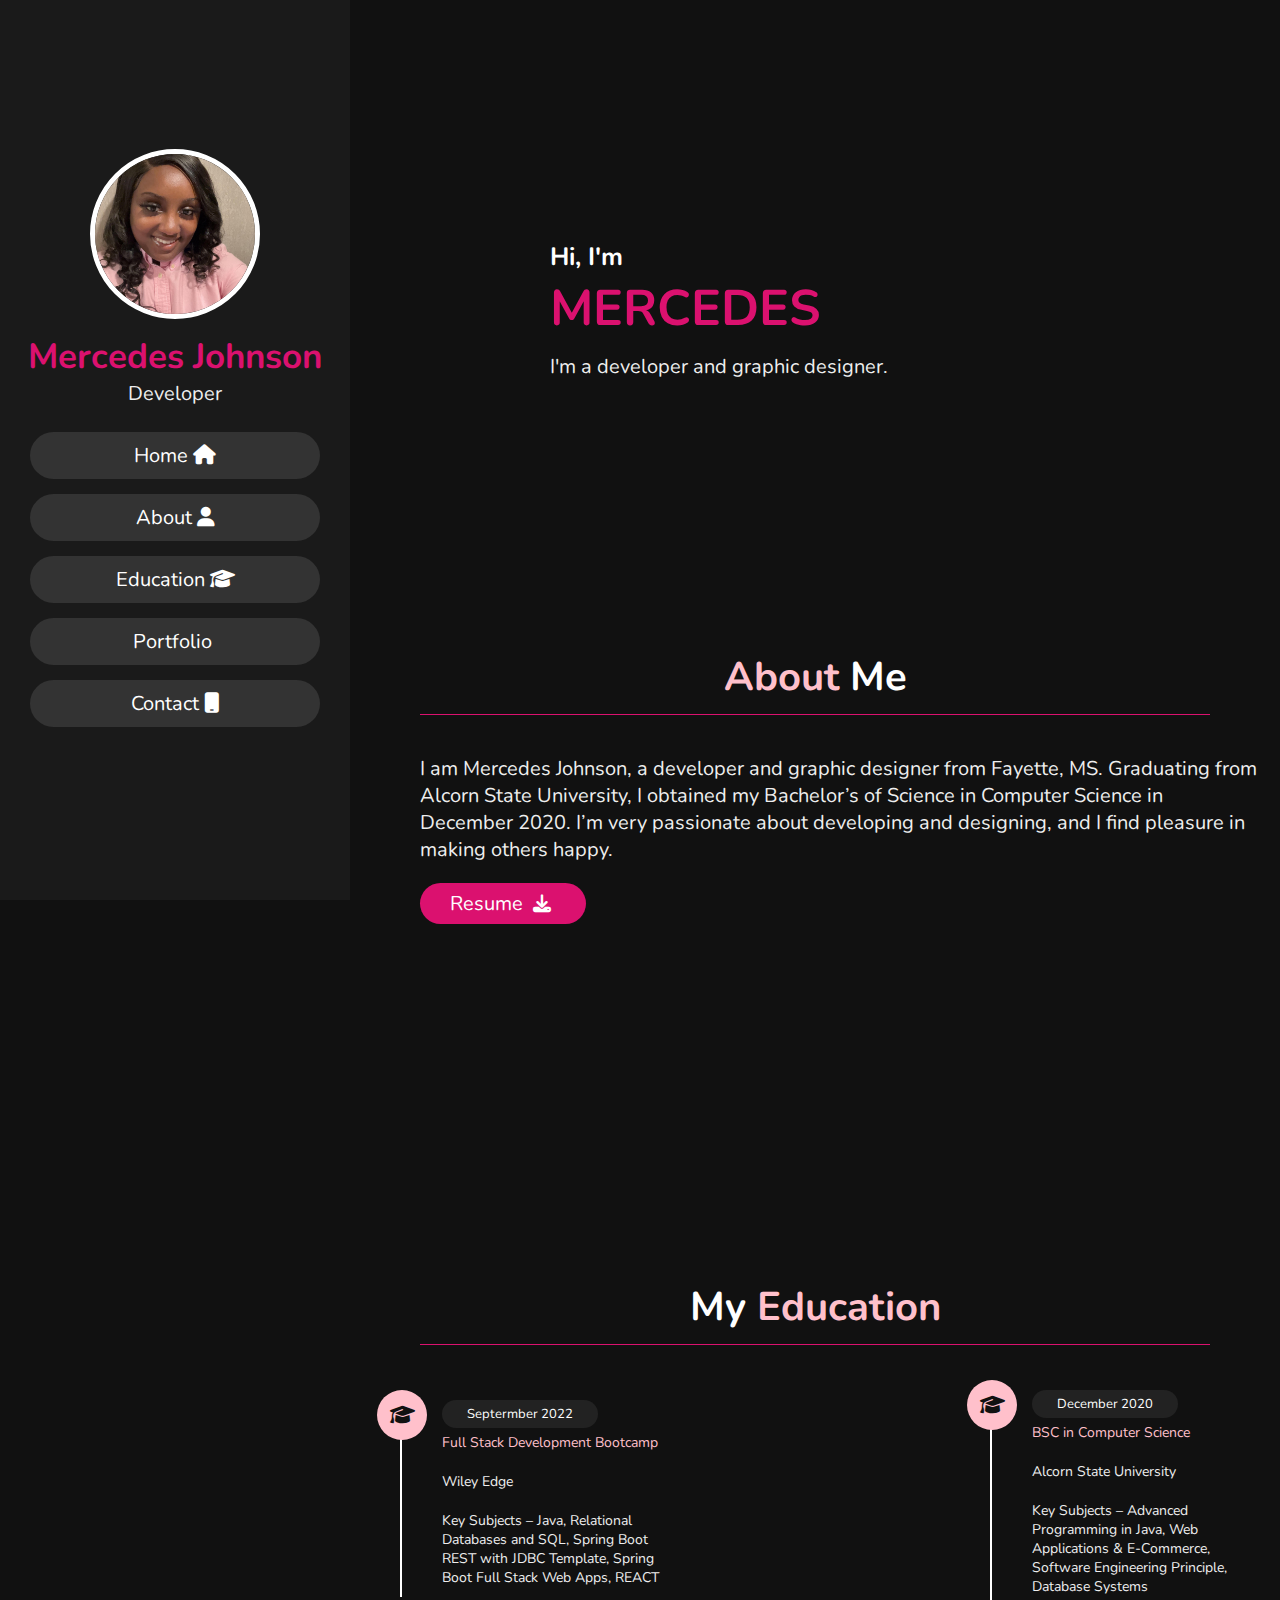
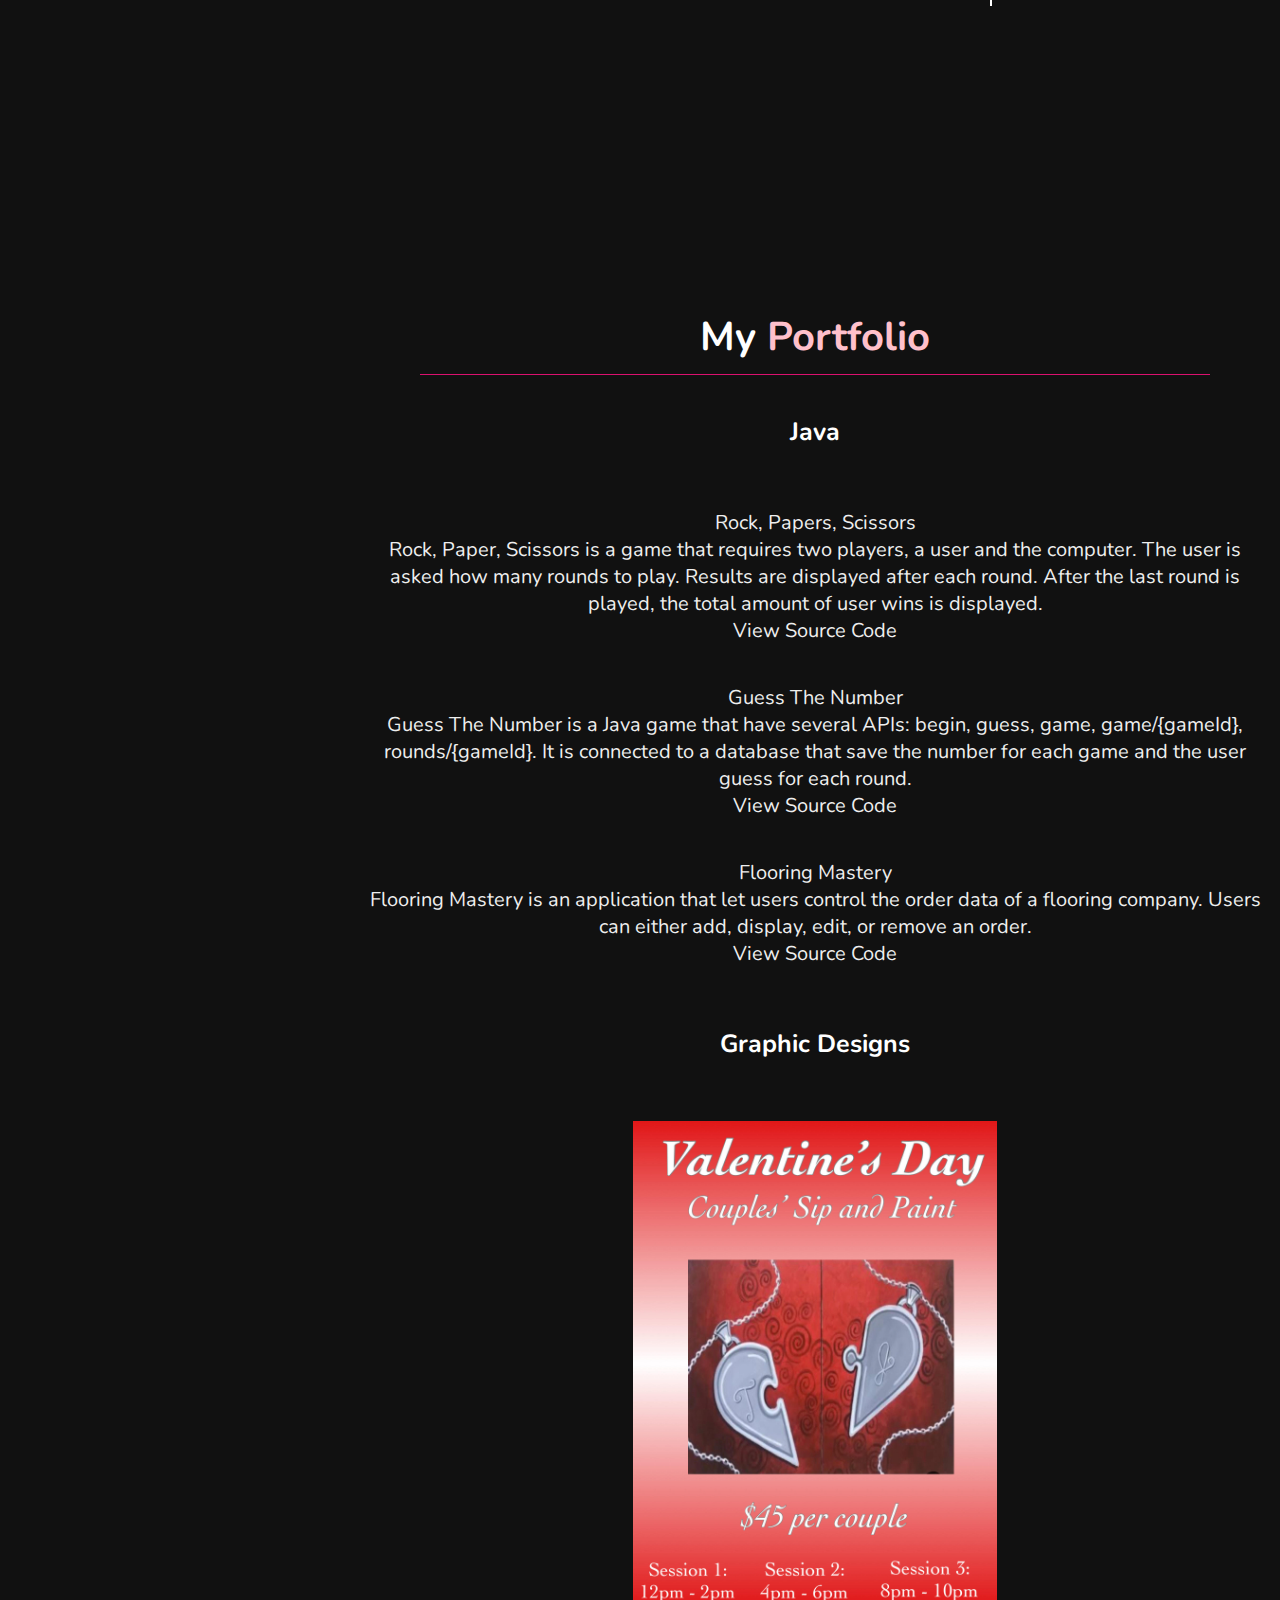
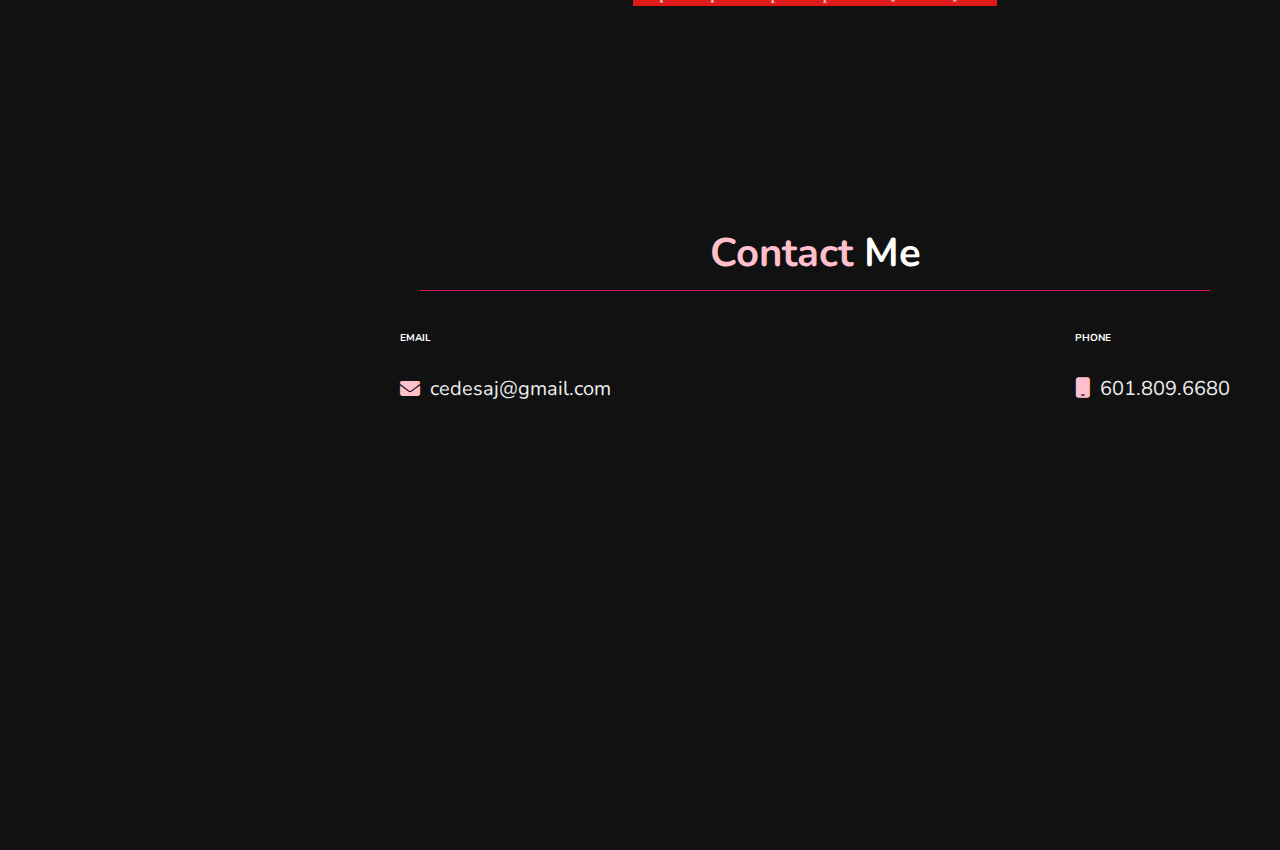
==== index.html @ c476d86f "first commit" ====
<!DOCTYPE html>
<html lang="en">
<head>
  <meta charset="utf-8">
  <meta http-equiv="X UA Compatible" content="IE-edge">
  <meta name="viewport" content="width-device-width, initial-scale=1.0">
  <title>Mercedes Portfolio</title>
  <link rel="stylesheet" href="https://cdnjs.cloudflare.com/ajax/libs/font-awesome/6.3.0/css/all.min.css">
  <link rel="stylesheet" href="css/style.css">
</head>
<body>


<!-- header section starts-->
<header>
    <div class="user">
        <img src="images/mercedes.jpg" alt="">
        <h3 class="name">Mercedes Johnson</h3>
        <p class="post">Developer</p>
    </div>

    <nav class="navbar">
        <ul>
            <li><a href="#home">Home <i class="fa fa-home"></i></a></li>
            <li><a href="#about">About <i class="fas fa-user"></i></a></li>
            <li><a href="#education">Education <i class="fas fa-graduation-cap"></i></a></li>
            <li><a href="#portfolio">Portfolio <i class="fas fa-hostory"></i></a></li>
            <li><a href="#contact">Contact <i class="fa fa-mobile-phone"></i></a></li>
        </ul>
    </nav>
</header>
<!-- header section ends -->


<div id="menu" class="fas fa-bars"></div>


<!-- home section starts 
<section class="welcome" id="welcome">    
    
</section>
 home section ends -->


<!-- home section starts -->
<section class="home" id="home">    
    <h3>Hi, I'm</h3>
    <h1><span>MERCEDES</span></h1>
    <p>I'm a developer and graphic designer. </p>
</section>
<!-- home section ends -->


<!-- about section starts-->
<section class="about" id="about">

<h1 class="heading"> <span>About </span>Me</h1>

<div class="row">
    <div class="info">
        <h3>I am Mercedes Johnson, a developer and graphic designer from Fayette, MS. 
            Graduating from Alcorn State University, I obtained my Bachelor’s of Science 
            in Computer Science in December 2020. I’m very passionate about developing and designing, 
            and I find pleasure in making others happy. </h3>
        <a href="files/MercedesJohnson.docx"><button class="btn"> Resume <i class="fas fa-download"></i></button></a>
    </div>
</div>

</section>
<!-- about section ends-->


<!-- education sections starts-->
<section class="education" id="education">

<h1 class="heading"> My <span>Education</span></h1>

<div class="box-container">

    <div class="box">
        <i class="fas fa-graduation-cap"></i>
        <span>Septermber 2022</span>
        <p style="color: pink;">Full Stack Development Bootcamp</p>
        <p>Wiley Edge</p>
        <p>Key Subjects – Java, Relational 
            Databases and SQL, Spring Boot 
            REST with JDBC Template, Spring Boot 
            Full Stack Web Apps, REACT</p>
    </div>

    <div class="box">
        <i class="fas fa-graduation-cap"></i>
        <span>December 2020</span>
        <p style="color: pink;">BSC in Computer Science</p>
        <p>Alcorn State University</p>
        <p>Key Subjects – Advanced Programming 
            in Java, Web Applications & E-Commerce, 
            Software Engineering Principle, Database Systems</p>
    </div>

</div>
</section>
<!-- education sections ends-->


<!-- portfolio sections starts-->

<section class="portfolio" id="portfolio">

<h1 class="heading"> My <span>Portfolio</span></h1>

  <H3>Java </H3>

  <p>Rock, Papers, Scissors<br>
    Rock, Paper, Scissors is a game that requires two players, 
    a user and the computer. The user is asked how many rounds 
    to play. Results are displayed after each round. After the 
    last round is played, the total amount of user wins is displayed.<br>
    <a href="https://github.com/CedesAJ/RPS.git">View Source Code</a></p>

  <p>Guess The Number<br>
    Guess The Number is a Java game that have several APIs: begin, guess, 
    game, game/{gameId}, rounds/{gameId}. It is connected to a database that 
    save the number for each game and the user guess for each round. <br>
    <a href="https://github.com/CedesAJ/GuessTheNum.git">View Source Code</a></p>

  <p>Flooring Mastery<br>
    Flooring Mastery is an application that let users control the order data 
    of a flooring company. Users can either add, display, edit, or remove an order. <br>
    <a href="https://github.com/CedesAJ/flooringmastery.git">View Source Code</a> </p>

<!-- <h3>Web Applications</h3> -->

<h3>Graphic Designs</h3>

<div class="box-container">
    <img class="mySlides" src="images/flyer1.jpg">
    <img class="mySlides" src="images/flyer2.jpg">
    <img class="mySlides" src="images/flyer3.jpg">
    <img class="mySlides" src="images/flyer4.jpg">
    <img class="mySlides" src="images/flyer5.jpg">
    <img class="mySlides" src="images/flyer6.jpg">
</div>

</section>
<!-- portfolio section ends-->


<!-- contact section starts-->
<section class="contact" id="contact">

<h1 class="heading"><span>Contact </span>Me</h1>

<div class="row">
    <div class="content">
        <h3 class="title">Email</h3>
        <div class="info">
            <h3><i class="fas fa-envelope"></i><a href="mailto:cedesaj@gmail.com">
                cedesaj@gmail.com</a></h3>
        </div>
    </div>

    <div class="row">
        <div class="content">
            <h3 class="title">Phone</h3>
            <div class="info">
                <h3><i class="fas fa-mobile-phone"><a href="6018096680"></i>
                    601.809.6680</a></h3>
            </div>

        </div>

</section>
<!-- contact section ends-->


<a href="#home">
    <img src="" alt="">
</a>


<script src="https://cdnjs.cloudflare.com/ajax/libs/jquery/3.6.4/jquery.min.js"></script>
<script src="js/script.js"></script>



</body>
</html>
---- css/style.css ----
@import url('https://fonts.googleapis.com/css2?family=Clicker+Script&family=Nunito:wght@200;300;400;600&display=swap');

:root{
    --pink:pink;
}

*{
    font-family: 'Nunito', sans-serif;
    margin: 0; 
    padding: 0;
    box-sizing: border-box;
    text-decoration: none;
    outline: none; 
    border: none;
    transition: all .2s linear;
}

*::selection{
    background: var(--pink);
    color: #333;
}

html{
    font-size: 62.5%;
    overflow-x: hidden;
}

html::-webkit-scrollbar{
    width: 1.4rem;
}

html::-webkit-scrollbar-track{
    background: #222;
}

html::-webkit-scrollbar-thumb{
    background: var(--pink);
}

body{
    background: #111;
    overflow-x: hidden;
    padding-left: 35rem;
}

section{
    min-height: 70vh;
    padding: 1rem;
}

.btn{
    padding: .7rem 3rem;
    background: rgb(219, 17, 111);
    color: #fff;
    cursor: pointer;
    margin-top: 1rem;
    font-size: 2rem;
    border-radius: 5rem;
    
}

.btn i{
    padding: 0 .5rem;
    font-size: 1.8rem;
}

.btn:hover{
    background: var(--pink);
    color: rgb(7, 7, 7);
}


.heading{
    text-align: center;
    margin: 0 6rem;
    font-size: 4rem;
    padding: 1rem;
    border-bottom: .1rem solid rgb(219, 17, 111);
    color: #fff;
}

.heading span{
    color: var(--pink);
}

header{
    position: fixed;
    top: 0; left: 0;
    z-index: 1000;
    height: 100%;
    width: 35rem;
    background: #1a1a1a;
    display: flex;
    align-items: center;
    justify-content: center;
    flex-flow: column;
    text-align: center;
}

header .user img{
    height: 17rem;
    width: 17rem;
    border-radius: 50%;
    object-fit: cover;
    margin-bottom: 1rem;
    border: .5rem solid white;
}

header .user .name{
    font-size: 3.5rem;
    color: rgb(219, 17, 111);
}

header .user .post{
    font-size: 2rem;
    color: #eee;
}

header .navbar{
    width:100%;
}

header .navbar ul{
    list-style: none;
    padding: 1rem 3rem;
}

header .navbar ul li a{
    display: block;
    padding: 1rem;
    margin: 1.5rem 0;
    background: #333;
    color: #fff;
    font-size: 2rem;
    border-radius: 5rem;
}

header .navbar ul li a:hover{
    background: rgb(219, 17, 111);
    color: black;
}

#menu{
    position: fixed;
    top:2rem; right:2rem;
    background: #333;
    color: rgb(219, 17, 111);
    cursor: pointer;
    font-size: 2.5rem;
    padding: 1rem 1.5rem;
    z-index:1000;
    display: none;
}

.welcome h1{
    display: flex;
    justify-content: center;
    font-size: 40px;
    background: linear-gradient(to right,#b90541, #b1aeae, #c90d2d);
    background-clip:inherit;
    -webkit-background-clip: text;
    -webkit-text-fill-color: transparent;
}


/* home section */
.home{
    display: flex;
    justify-content: center;
    flex-flow: column;
    padding: 0 20rem;
}

.home h3{
    font-size: 2.5rem;
    color: #fff;
}

.home h1{
    font-size: 5rem;
    color: #fff;
}

.home h1 span{
    color:rgb(219, 17, 111);
}

.home p{
    font-size: 2rem;
    color: #eee;
    padding: 1rem 0;
}


/* about section */
.about .row{
    display: flex;
    align-items: center;
    justify-content: center;
    flex-wrap: wrap;
    padding: 1rem 0;
}

.about .row .info{
    flex: 1 1 48rem;
    padding:2rem 1rem;
    padding-left: 6rem;
}

.about .row .info h3{
    font-size: 2rem;
    color:#eee;
    padding:1rem 0;
    font-weight: normal;
}

.about .row .counter{
    flex: 1 1 48rem;
    padding:2rem 1rem;
    display: flex;
    justify-content: center;
    flex-wrap: wrap;
}

.about .row .counter .box{
    width: 20rem;
    background: #222;
    text-align: center;
    padding: 2rem;
    margin: 2rem;
}

.about .row .counter .box span{
    font-size: 4rem;
    color:var(--pink);
}

.about .row .counter .box h3{
    font-size: 2rem;
    color: #fff;
}

/* education section */
.education .box-container{
    display: flex;
    align-items: center;
    justify-content: space-between;
    flex-wrap: wrap;
    padding: 1rem 0;
    padding-left: 3rem;
}

.education .box-container .box{
    width: 27rem;
    margin: 4rem 1rem;
    padding-left: 4rem;
    border-left: .2rem solid #fff;
    position: relative;
}

.education .box-container .box span{
    font-size: 1.3rem;
    background: #222;
    color: #fff;
    border-radius: 5rem;
    padding: .5rem 2.5rem;
}

.education .box-container .box h1{
    font-size: 2rem;
    color: #fff;
    padding-top: 1.5rem;
}

.education .box-container .box p{
    font-size: 1.4rem;
    color: #eee;
    padding: 1rem 0;
}

.education .box-container .box i{
    position: absolute;
    top: -1.5rem; left:-2.5rem;
    height:5rem;
    width:5rem;
    border-radius: 50%;
    line-height: 5rem;
    text-align: center;
    font-size: 2rem;
    color: #111;
    background: var(--pink);
}


/* portfolio section */
.portfolio .box-container{
    display: flex;
    align-items: center;
    justify-content: center;
    flex-wrap: wrap;
    padding: 2rem 0;
    padding-bottom: 19rem;
}

.portfolio .box-container img{
    width: 40%;
}

.portfolio h3{
    font-size: 2.5rem;
    padding: 2rem 0;
    color: #fff;
    text-align: center;
    padding: 4rem 0;
}

.portfolio h3 a{
    color: #fff;
}

.portfolio p{
    text-align: center;
    font-size: 2rem;
    color: #eee;
    padding: 2rem 0;
}


/* contact section */
.contact .row{
    display: flex;
    align-items: center;
    justify-content: center;
    flex-wrap: wrap;
}

.contact .row .content{
    flex: 1 1 30rem;
    padding: 4rem;
    padding-bottom: 0;
}

.contact .row form{
    flex: 1 1 45rem;
    padding: 2rem;
    margin: 2rem;
    margin-bottom: 4rem;
}

.contact .row form .box{
    padding: 1.5rem;
    margin:1rem 0;
    background: #3333;
    color: #fff;
    text-transform: none;
    font-size: 1.7rem;
    width: 100%;
}

.contact .row form .message{
    height: 35rem;
    resize: none;
}

.contact .row .content .title{
    text-transform: uppercase;
    color: #fff;
    font-size: 1rem;
    padding-bottom: 2rem;
}

.contact .row .content .info h3{
    display: flex;
    align-items: center;
    font-size: 2rem;
    color: #eee;
    padding: 1rem 0;
    font-weight: normal;
}

.contact .row .content .info h3 i{
    padding-right: 1rem;
    color: var(--pink);
}

.top{
    position: fixed;
    bottom: 7.5rem; right: 2rem;
    z-index: 100;
    display: none;
}

a:link{
    color:#eee;
}

a:visited{
    color:rgb(219, 17, 111);
}

a:hover{
    color:var(--pink);
}


/* media queries */

@media (max-width:1200px){

    html{
        font-size: 55%;
    }

    .home{
        padding: 1rem 4rem;
    }
}

@media (max-width:991px){

    header{
        left:-120%;
    }

    #menu{
        display: block;
    }

    header.toggle{
        left: 0%;
    }

    body{
        padding: 0;
    }

}

@media (max-width:760px){

    html{
        font-size: 50%;
    }

}

@media (max-width:400px){

    header{
        width: 100vw;
    }


    .heading{
        margin:0 3rem;
    }

    .about .row .counter .box{
        width: 100%;
    }

    .education .box-container .box{
        width: 100%;
    }

    .contact .row form{
        margin: 3rem 0;
    }

}
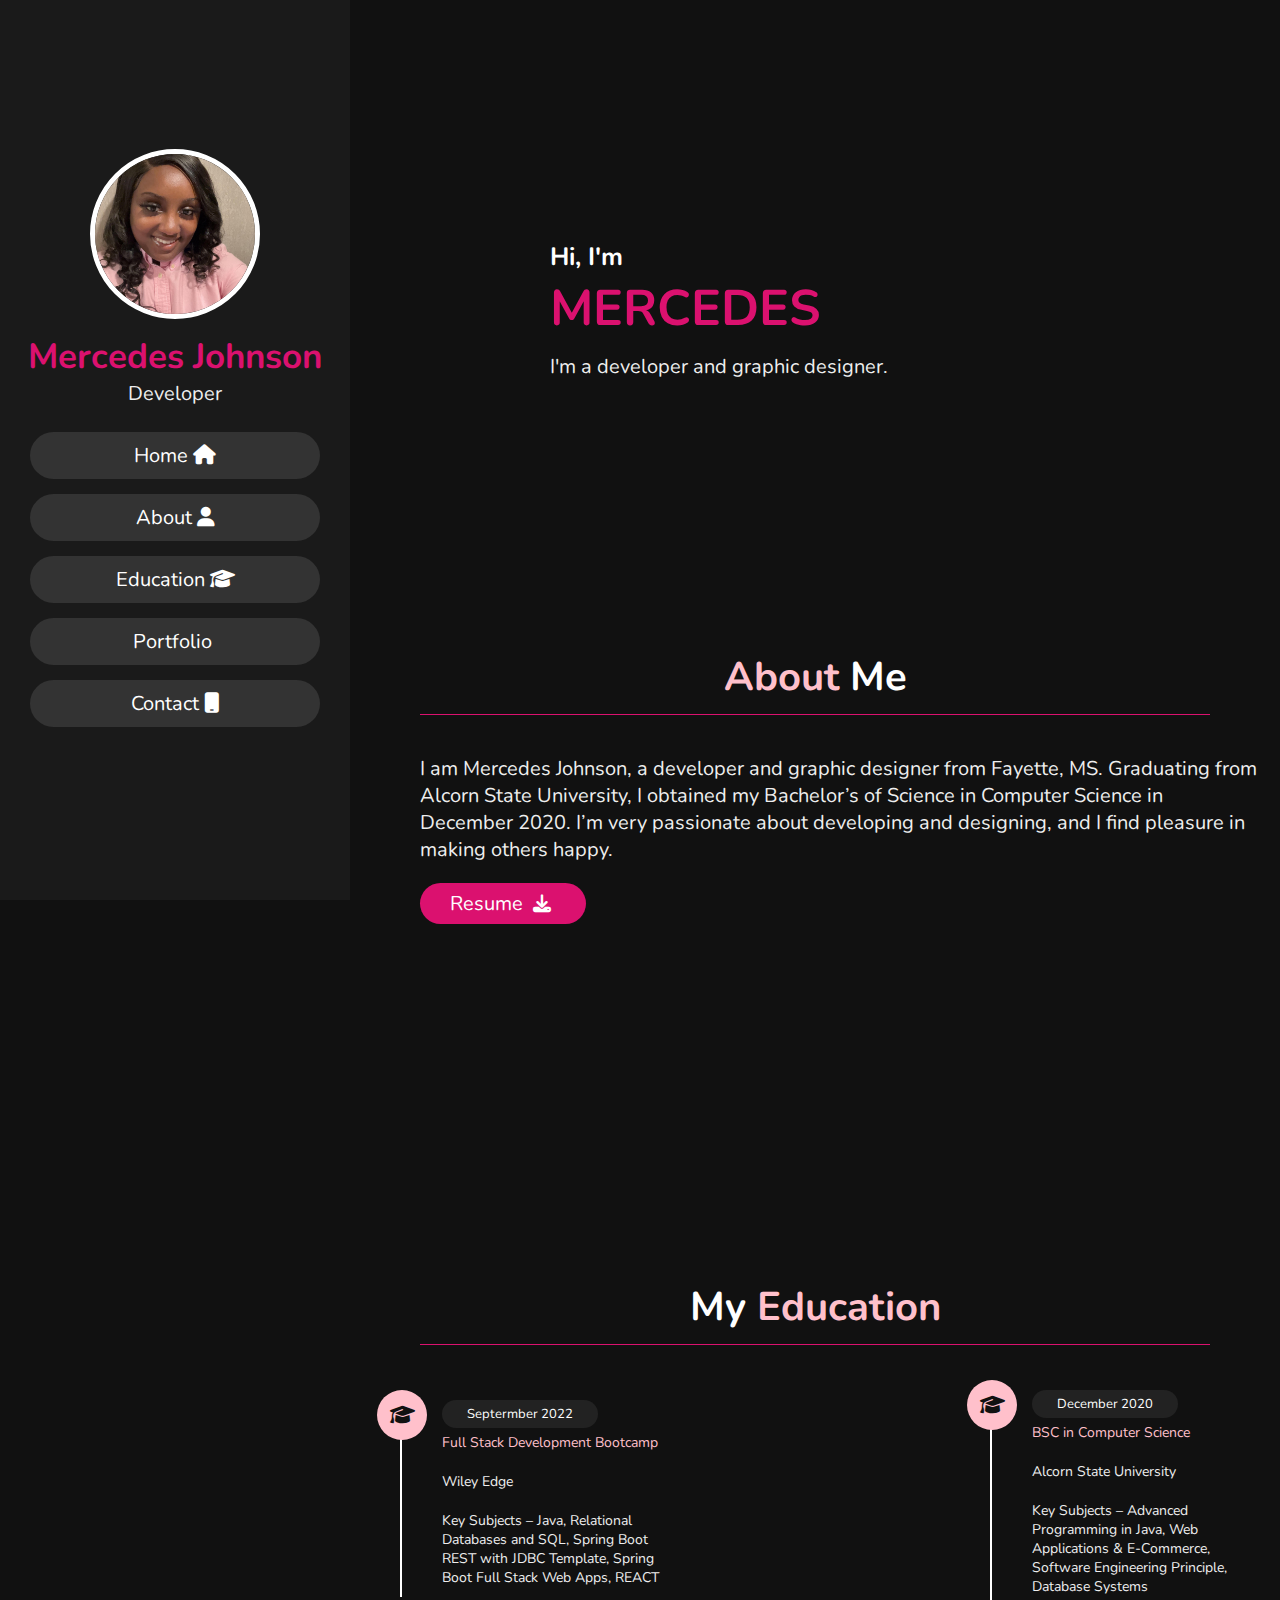
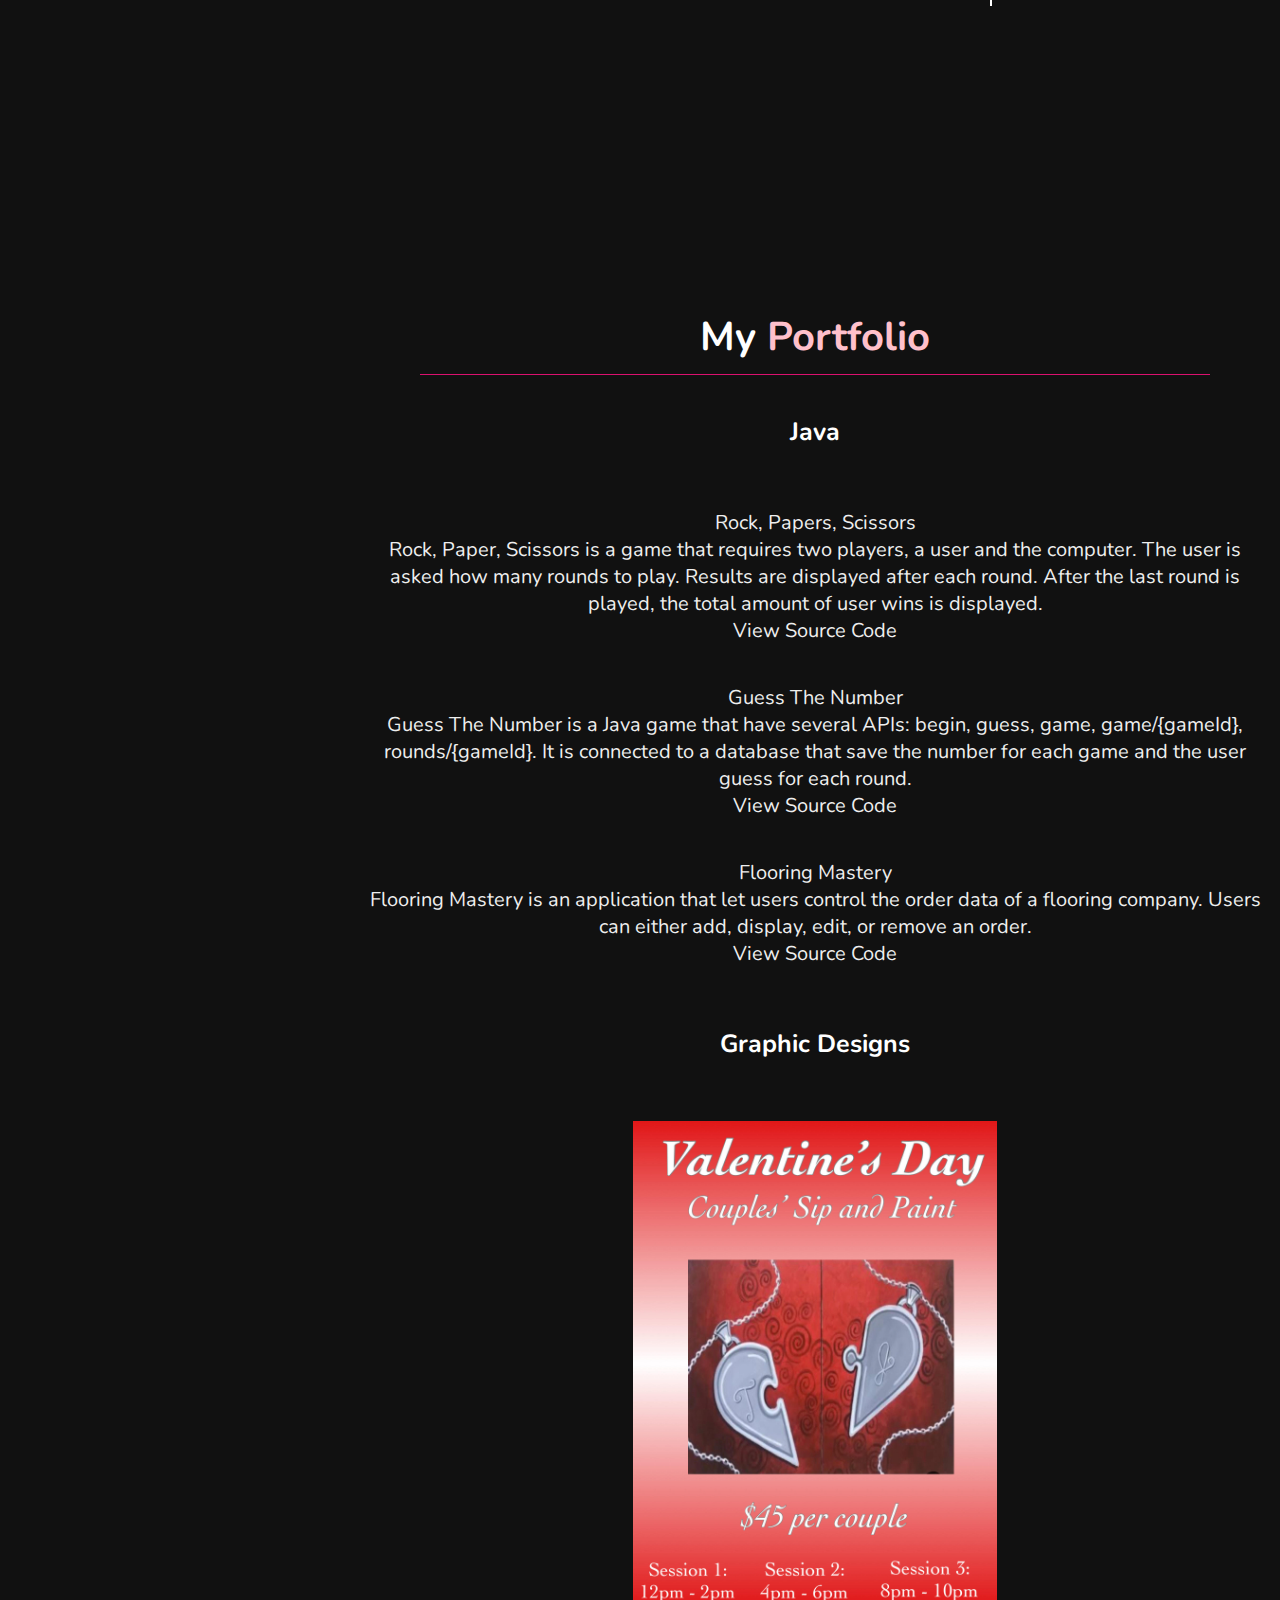
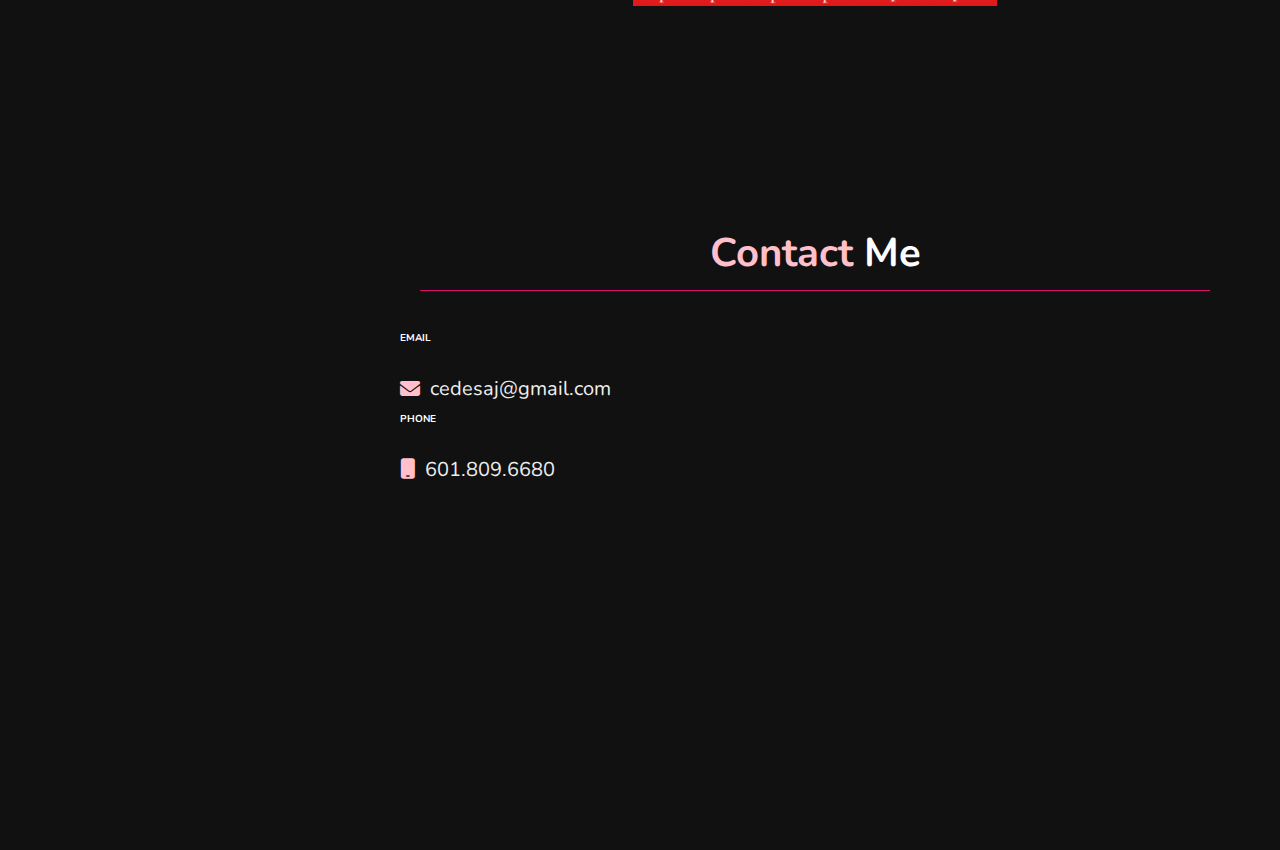
==== commit 158781e7: "Add files via upload" ====
--- a/index.html
+++ b/index.html
@@ -1,188 +1,182 @@
-<!DOCTYPE html>
-<html lang="en">
-<head>
-  <meta charset="utf-8">
-  <meta http-equiv="X UA Compatible" content="IE-edge">
-  <meta name="viewport" content="width-device-width, initial-scale=1.0">
-  <title>Mercedes Portfolio</title>
-  <link rel="stylesheet" href="https://cdnjs.cloudflare.com/ajax/libs/font-awesome/6.3.0/css/all.min.css">
-  <link rel="stylesheet" href="css/style.css">
-</head>
-<body>
-
-
-<!-- header section starts-->
-<header>
-    <div class="user">
-        <img src="images/mercedes.jpg" alt="">
-        <h3 class="name">Mercedes Johnson</h3>
-        <p class="post">Developer</p>
-    </div>
-
-    <nav class="navbar">
-        <ul>
-            <li><a href="#home">Home <i class="fa fa-home"></i></a></li>
-            <li><a href="#about">About <i class="fas fa-user"></i></a></li>
-            <li><a href="#education">Education <i class="fas fa-graduation-cap"></i></a></li>
-            <li><a href="#portfolio">Portfolio <i class="fas fa-hostory"></i></a></li>
-            <li><a href="#contact">Contact <i class="fa fa-mobile-phone"></i></a></li>
-        </ul>
-    </nav>
-</header>
-<!-- header section ends -->
-
-
-<div id="menu" class="fas fa-bars"></div>
-
-
-<!-- home section starts 
-<section class="welcome" id="welcome">    
-    
-</section>
- home section ends -->
-
-
-<!-- home section starts -->
-<section class="home" id="home">    
-    <h3>Hi, I'm</h3>
-    <h1><span>MERCEDES</span></h1>
-    <p>I'm a developer and graphic designer. </p>
-</section>
-<!-- home section ends -->
-
-
-<!-- about section starts-->
-<section class="about" id="about">
-
-<h1 class="heading"> <span>About </span>Me</h1>
-
-<div class="row">
-    <div class="info">
-        <h3>I am Mercedes Johnson, a developer and graphic designer from Fayette, MS. 
-            Graduating from Alcorn State University, I obtained my Bachelor’s of Science 
-            in Computer Science in December 2020. I’m very passionate about developing and designing, 
-            and I find pleasure in making others happy. </h3>
-        <a href="files/MercedesJohnson.docx"><button class="btn"> Resume <i class="fas fa-download"></i></button></a>
-    </div>
-</div>
-
-</section>
-<!-- about section ends-->
-
-
-<!-- education sections starts-->
-<section class="education" id="education">
-
-<h1 class="heading"> My <span>Education</span></h1>
-
-<div class="box-container">
-
-    <div class="box">
-        <i class="fas fa-graduation-cap"></i>
-        <span>Septermber 2022</span>
-        <p style="color: pink;">Full Stack Development Bootcamp</p>
-        <p>Wiley Edge</p>
-        <p>Key Subjects – Java, Relational 
-            Databases and SQL, Spring Boot 
-            REST with JDBC Template, Spring Boot 
-            Full Stack Web Apps, REACT</p>
-    </div>
-
-    <div class="box">
-        <i class="fas fa-graduation-cap"></i>
-        <span>December 2020</span>
-        <p style="color: pink;">BSC in Computer Science</p>
-        <p>Alcorn State University</p>
-        <p>Key Subjects – Advanced Programming 
-            in Java, Web Applications & E-Commerce, 
-            Software Engineering Principle, Database Systems</p>
-    </div>
-
-</div>
-</section>
-<!-- education sections ends-->
-
-
-<!-- portfolio sections starts-->
-
-<section class="portfolio" id="portfolio">
-
-<h1 class="heading"> My <span>Portfolio</span></h1>
-
-  <H3>Java </H3>
-
-  <p>Rock, Papers, Scissors<br>
-    Rock, Paper, Scissors is a game that requires two players, 
-    a user and the computer. The user is asked how many rounds 
-    to play. Results are displayed after each round. After the 
-    last round is played, the total amount of user wins is displayed.<br>
-    <a href="https://github.com/CedesAJ/RPS.git">View Source Code</a></p>
-
-  <p>Guess The Number<br>
-    Guess The Number is a Java game that have several APIs: begin, guess, 
-    game, game/{gameId}, rounds/{gameId}. It is connected to a database that 
-    save the number for each game and the user guess for each round. <br>
-    <a href="https://github.com/CedesAJ/GuessTheNum.git">View Source Code</a></p>
-
-  <p>Flooring Mastery<br>
-    Flooring Mastery is an application that let users control the order data 
-    of a flooring company. Users can either add, display, edit, or remove an order. <br>
-    <a href="https://github.com/CedesAJ/flooringmastery.git">View Source Code</a> </p>
-
-<!-- <h3>Web Applications</h3> -->
-
-<h3>Graphic Designs</h3>
-
-<div class="box-container">
-    <img class="mySlides" src="images/flyer1.jpg">
-    <img class="mySlides" src="images/flyer2.jpg">
-    <img class="mySlides" src="images/flyer3.jpg">
-    <img class="mySlides" src="images/flyer4.jpg">
-    <img class="mySlides" src="images/flyer5.jpg">
-    <img class="mySlides" src="images/flyer6.jpg">
-</div>
-
-</section>
-<!-- portfolio section ends-->
-
-
-<!-- contact section starts-->
-<section class="contact" id="contact">
-
-<h1 class="heading"><span>Contact </span>Me</h1>
-
-<div class="row">
-    <div class="content">
-        <h3 class="title">Email</h3>
-        <div class="info">
-            <h3><i class="fas fa-envelope"></i><a href="mailto:cedesaj@gmail.com">
-                cedesaj@gmail.com</a></h3>
-        </div>
-    </div>
-
-    <div class="row">
-        <div class="content">
-            <h3 class="title">Phone</h3>
-            <div class="info">
-                <h3><i class="fas fa-mobile-phone"><a href="6018096680"></i>
-                    601.809.6680</a></h3>
-            </div>
-
-        </div>
-
-</section>
-<!-- contact section ends-->
-
-
-<a href="#home">
-    <img src="" alt="">
-</a>
-
-
-<script src="https://cdnjs.cloudflare.com/ajax/libs/jquery/3.6.4/jquery.min.js"></script>
-<script src="js/script.js"></script>
-
-
-
-</body>
+<!DOCTYPE html>
+<html lang="en">
+<head>
+  <meta charset="utf-8">
+  <meta http-equiv="X UA Compatible" content="IE-edge">
+  <meta name="viewport" content="width-device-width, initial-scale=1.0">
+  <title>Mercedes Portfolio</title>
+  <link rel="stylesheet" href="https://cdnjs.cloudflare.com/ajax/libs/font-awesome/6.3.0/css/all.min.css">
+  <link rel="stylesheet" href="css/style.css">
+</head>
+<body>
+
+
+<!-- header section starts-->
+<header>
+    <div class="user">
+        <img src="images/mercedes.jpg" alt="">
+        <h3 class="name">Mercedes Johnson</h3>
+        <p class="post">Developer</p>
+    </div>
+
+    <nav class="navbar">
+        <ul>
+            <li><a href="#home">Home <i class="fa fa-home"></i></a></li>
+            <li><a href="#about">About <i class="fas fa-user"></i></a></li>
+            <li><a href="#education">Education <i class="fas fa-graduation-cap"></i></a></li>
+            <li><a href="#portfolio">Portfolio <i class="fas fa-hostory"></i></a></li>
+            <li><a href="#contact">Contact <i class="fa fa-mobile-phone"></i></a></li>
+        </ul>
+    </nav>
+</header>
+<!-- header section ends -->
+
+
+<div id="menu" class="fas fa-bars"></div>
+
+
+<!-- home section starts 
+<section class="welcome" id="welcome">    
+    
+</section>
+ home section ends -->
+
+
+<!-- home section starts -->
+<section class="home" id="home">    
+    <h3>Hi, I'm</h3>
+    <h1><span>MERCEDES</span></h1>
+    <p>I'm a developer and graphic designer. </p>
+</section>
+<!-- home section ends -->
+
+
+<!-- about section starts-->
+<section class="about" id="about">
+
+<h1 class="heading"> <span>About </span>Me</h1>
+
+<div class="row">
+    <div class="info">
+        <h3>I am Mercedes Johnson, a developer and graphic designer from Fayette, MS. 
+            Graduating from Alcorn State University, I obtained my Bachelor’s of Science 
+            in Computer Science in December 2020. I’m very passionate about developing and designing, 
+            and I find pleasure in making others happy. </h3>
+        <a href="files/MercedesJohnson.docx"><button class="btn"> Resume <i class="fas fa-download"></i></button></a>
+    </div>
+</div>
+
+</section>
+<!-- about section ends-->
+
+
+<!-- education sections starts-->
+<section class="education" id="education">
+
+<h1 class="heading"> My <span>Education</span></h1>
+
+<div class="box-container">
+
+    <div class="box">
+        <i class="fas fa-graduation-cap"></i>
+        <span>Septermber 2022</span>
+        <p style="color: pink;">Full Stack Development Bootcamp</p>
+        <p>Wiley Edge</p>
+        <p>Key Subjects – Java, Relational 
+            Databases and SQL, Spring Boot 
+            REST with JDBC Template, Spring Boot 
+            Full Stack Web Apps, REACT</p>
+    </div>
+
+    <div class="box">
+        <i class="fas fa-graduation-cap"></i>
+        <span>December 2020</span>
+        <p style="color: pink;">BSC in Computer Science</p>
+        <p>Alcorn State University</p>
+        <p>Key Subjects – Advanced Programming 
+            in Java, Web Applications & E-Commerce, 
+            Software Engineering Principle, Database Systems</p>
+    </div>
+
+</div>
+</section>
+<!-- education sections ends-->
+
+
+<!-- portfolio sections starts-->
+
+<section class="portfolio" id="portfolio">
+
+<h1 class="heading"> My <span>Portfolio</span></h1>
+
+  <H3>Java </H3>
+
+  <p>Rock, Papers, Scissors<br>
+    Rock, Paper, Scissors is a game that requires two players, 
+    a user and the computer. The user is asked how many rounds 
+    to play. Results are displayed after each round. After the 
+    last round is played, the total amount of user wins is displayed.<br>
+    <a href="https://github.com/CedesAJ/RPS.git">View Source Code</a></p>
+
+  <p>Guess The Number<br>
+    Guess The Number is a Java game that have several APIs: begin, guess, 
+    game, game/{gameId}, rounds/{gameId}. It is connected to a database that 
+    save the number for each game and the user guess for each round. <br>
+    <a href="https://github.com/CedesAJ/GuessTheNum.git">View Source Code</a></p>
+
+  <p>Flooring Mastery<br>
+    Flooring Mastery is an application that let users control the order data 
+    of a flooring company. Users can either add, display, edit, or remove an order. <br>
+    <a href="https://github.com/CedesAJ/flooringmastery.git">View Source Code</a> </p>
+
+<!-- <h3>Web Applications</h3> -->
+
+<h3>Graphic Designs</h3>
+
+<div class="box-container">
+    <img class="mySlides" src="images/flyer1.jpg">
+    <img class="mySlides" src="images/flyer2.jpg">
+    <img class="mySlides" src="images/flyer3.jpg">
+    <img class="mySlides" src="images/flyer4.jpg">
+    <img class="mySlides" src="images/flyer5.jpg">
+    <img class="mySlides" src="images/flyer6.jpg">
+</div>
+
+</section>
+<!-- portfolio section ends-->
+
+
+<!-- contact section starts-->
+<section class="contact" id="contact">
+
+<h1 class="heading"><span>Contact </span>Me</h1>
+
+<div class="row">
+    <div class="content">
+        <h3 class="title">Email</h3>
+        <div class="info">
+            <h3><i class="fas fa-envelope"></i><a href="mailto:cedesaj@gmail.com">
+                cedesaj@gmail.com</a></h3>
+        </div>
+        <h3 class="title">Phone</h3>
+            <div class="info">
+                <h3><i class="fas fa-mobile-phone"><a href="6018096680"></i>
+                    601.809.6680</a></h3>
+    </div>
+</div>
+</section>
+<!-- contact section ends-->
+
+
+<a href="#home">
+    <img src="" alt="">
+</a>
+
+
+<script src="https://cdnjs.cloudflare.com/ajax/libs/jquery/3.6.4/jquery.min.js"></script>
+<script src="js/script.js"></script>
+
+
+
+</body>
 </html>